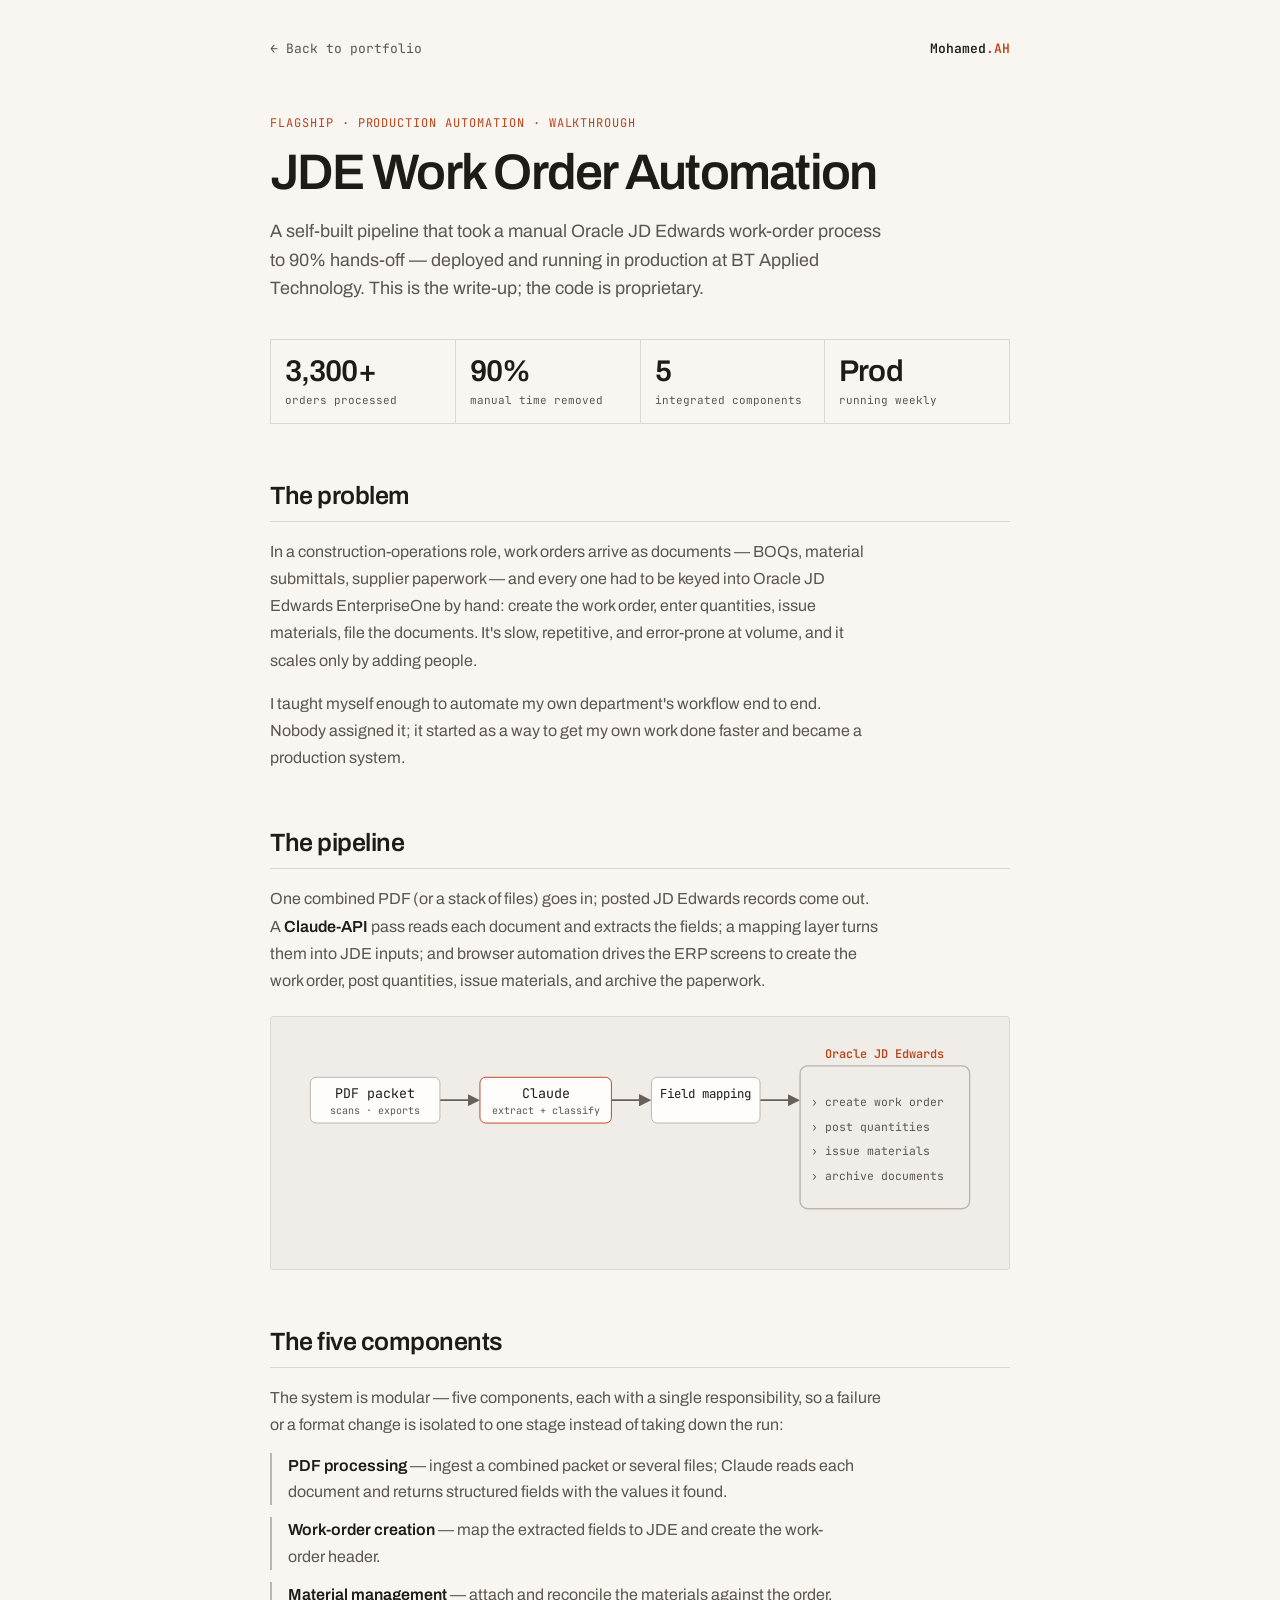
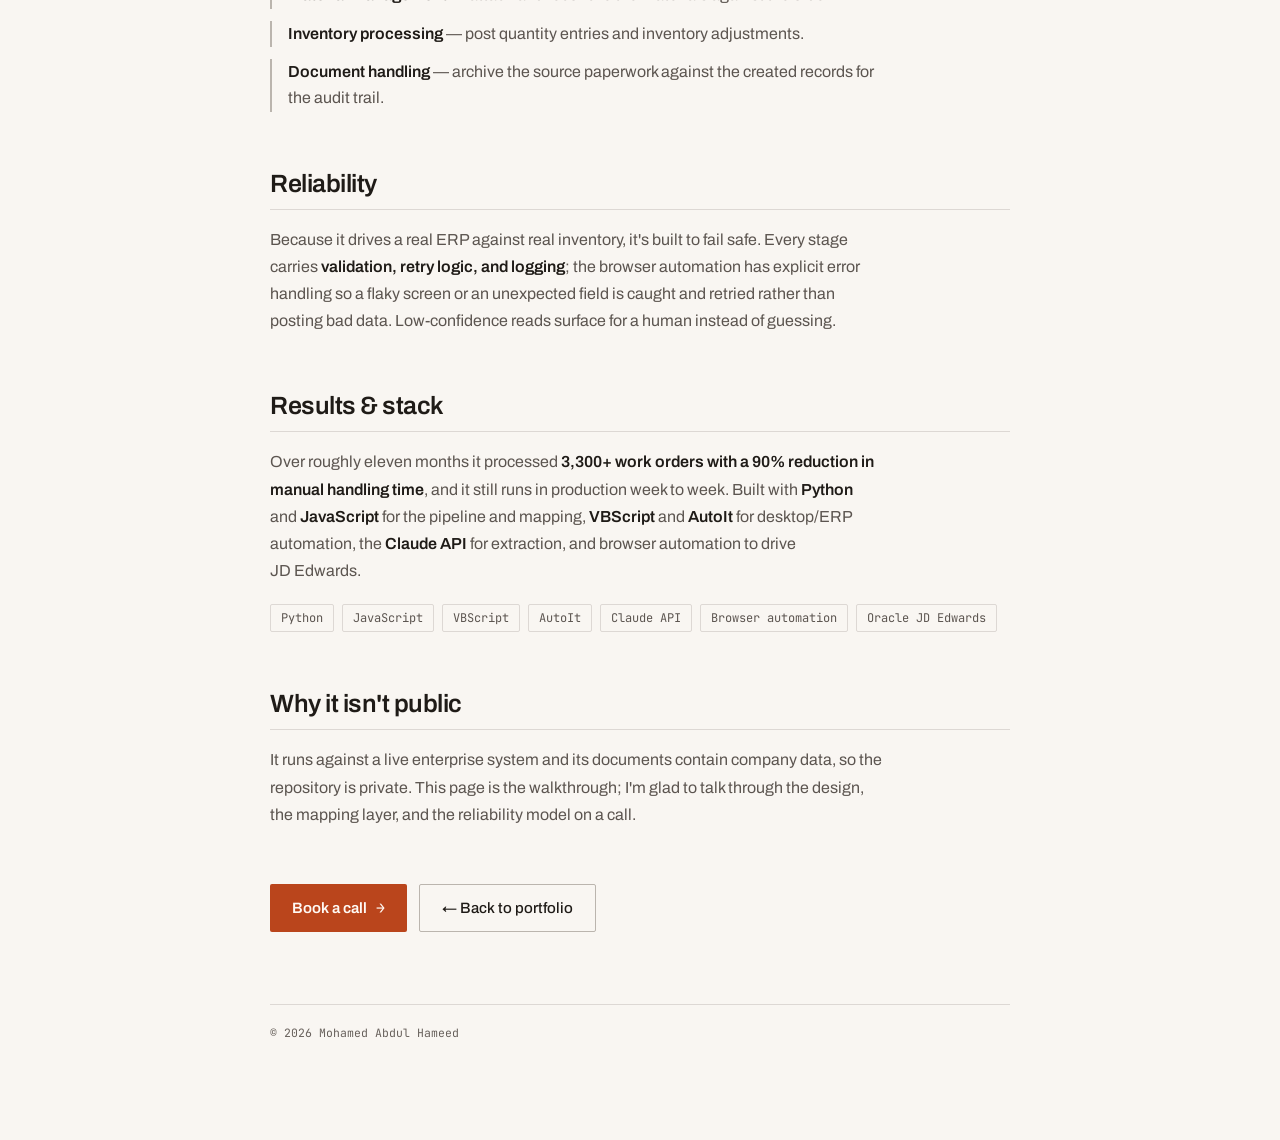
==== jde.html @ e70f397a "Act on portfolio review: CTA, JDE write-up, role clarity, CSS extraction - Contact CTA: add a cal.co" ====
<!DOCTYPE html>
<html lang="en" data-theme="dark">
<head>
<meta charset="utf-8">
<meta name="viewport" content="width=device-width, initial-scale=1, viewport-fit=cover">
<link rel="preconnect" href="https://fonts.googleapis.com">
<link rel="preconnect" href="https://fonts.gstatic.com" crossorigin>
<link href="https://fonts.googleapis.com/css2?family=Archivo:wght@400;500;600;700&family=JetBrains+Mono:wght@400;500&display=swap" rel="stylesheet">
<script>
(function(){var p=localStorage.getItem('mah-theme')||'system';
var r=p==='system'?(matchMedia('(prefers-color-scheme: light)').matches?'light':'dark'):p;
document.documentElement.setAttribute('data-theme',r);})();
</script>
<title>JDE Work Order Automation — Architecture · Mohamed Abdul Hameed</title>
<meta name="description" content="How the JDE Work Order Automation system works: a self-built pipeline that takes Oracle JD Edwards work orders from PDF to posted records with Claude-API extraction, five integrated components, and validation/retry/logging at every stage.">
<meta name="theme-color" content="#211d1a" media="(prefers-color-scheme: dark)">
<meta name="theme-color" content="#f7f4f0" media="(prefers-color-scheme: light)">
<link rel="icon" href="data:image/svg+xml,<svg xmlns='http://www.w3.org/2000/svg' viewBox='0 0 32 32'><rect width='32' height='32' rx='4' fill='%23211d1a'/><text x='16' y='23' font-family='system-ui,sans-serif' font-size='19' font-weight='700' fill='%23e8763f' text-anchor='middle'>M</text></svg>">
<link rel="stylesheet" href="style.css">
</head>
<body>
<a href="#main" data-skip="1">Skip to content</a>

<div class="doc-wrap">
  <nav class="doc-top">
    <a href="./" class="doc-back">← Back to portfolio</a>
    <span class="doc-brand">Mohamed<span style="color:var(--accent)">.AH</span></span>
  </nav>

  <main id="main">
    <p class="doc-eyebrow">Flagship · Production automation · walkthrough</p>
    <h1 class="doc-h1">JDE Work Order Automation</h1>
    <p class="doc-lead">A self-built pipeline that took a manual Oracle JD Edwards work-order process to 90% hands-off — deployed and running in production at BT Applied Technology. This is the write-up; the code is proprietary.</p>

    <ul class="doc-stats">
      <li><b>3,300+</b><span>orders processed</span></li>
      <li><b>90%</b><span>manual time removed</span></li>
      <li><b>5</b><span>integrated components</span></li>
      <li><b>Prod</b><span>running weekly</span></li>
    </ul>

    <h2 class="doc-h2">The problem</h2>
    <p>In a construction-operations role, work orders arrive as documents — BOQs, material submittals, supplier paperwork — and every one had to be keyed into Oracle JD Edwards EnterpriseOne by hand: create the work order, enter quantities, issue materials, file the documents. It's slow, repetitive, and error-prone at volume, and it scales only by adding people.</p>
    <p>I taught myself enough to automate my own department's workflow end to end. Nobody assigned it; it started as a way to get my own work done faster and became a production system.</p>

    <h2 class="doc-h2">The pipeline</h2>
    <p>One combined PDF (or a stack of files) goes in; posted JD Edwards records come out. A <strong>Claude-API</strong> pass reads each document and extracts the fields; a mapping layer turns them into JDE inputs; and browser automation drives the ERP screens to create the work order, post quantities, issue materials, and archive the paperwork.</p>

    <div class="doc-figure">
      <svg viewBox="0 0 720 210" width="100%" role="img" aria-label="Pipeline: PDF documents are read by Claude for extraction, mapped to JD Edwards fields, then browser automation creates the work order, posts quantities, issues materials and archives documents into Oracle JD Edwards." style="display:block;width:100%;height:auto;font-family:'JetBrains Mono',monospace">
        <defs>
          <marker id="jd-arw" viewBox="0 0 10 10" refX="8.5" refY="5" markerWidth="6.5" markerHeight="6.5" orient="auto-start-reverse"><path d="M0,0 L10,5 L0,10 z" style="fill:var(--faint)"></path></marker>
        </defs>
        <path d="M150,60 L190,60" style="fill:none;stroke:var(--faint);stroke-width:2" marker-end="url(#jd-arw)"></path>
        <path d="M330,60 L370,60" style="fill:none;stroke:var(--faint);stroke-width:2" marker-end="url(#jd-arw)"></path>
        <path d="M486,60 L526,60" style="fill:none;stroke:var(--faint);stroke-width:2" marker-end="url(#jd-arw)"></path>
        <rect x="14" y="36" width="136" height="48" rx="6" style="fill:var(--surface);stroke:var(--border-strong)"></rect>
        <text x="82" y="58" text-anchor="middle" style="fill:var(--text);font-size:14px">PDF packet</text>
        <text x="82" y="75" text-anchor="middle" style="fill:var(--muted);font-size:10.5px">scans · exports</text>
        <rect x="192" y="36" width="138" height="48" rx="6" style="fill:var(--surface);stroke:var(--accent)"></rect>
        <text x="261" y="58" text-anchor="middle" style="fill:var(--text);font-size:14px">Claude</text>
        <text x="261" y="75" text-anchor="middle" style="fill:var(--muted);font-size:10.5px">extract + classify</text>
        <rect x="372" y="36" width="114" height="48" rx="6" style="fill:var(--surface);stroke:var(--border-strong)"></rect>
        <text x="429" y="58" text-anchor="middle" style="fill:var(--text);font-size:13px">Field mapping</text>
        <rect x="528" y="24" width="178" height="150" rx="8" style="fill:none;stroke:var(--border-strong);stroke-width:1.5"></rect>
        <text x="617" y="16" text-anchor="middle" style="fill:var(--accent);font-size:12.5px;font-weight:600">Oracle JD Edwards</text>
        <text x="540" y="66" style="fill:var(--muted);font-size:12px">› create work order</text>
        <text x="540" y="92" style="fill:var(--muted);font-size:12px">› post quantities</text>
        <text x="540" y="118" style="fill:var(--muted);font-size:12px">› issue materials</text>
        <text x="540" y="144" style="fill:var(--muted);font-size:12px">› archive documents</text>
      </svg>
    </div>

    <h2 class="doc-h2">The five components</h2>
    <p>The system is modular — five components, each with a single responsibility, so a failure or a format change is isolated to one stage instead of taking down the run:</p>
    <ol class="doc-steps">
      <li><b>PDF processing</b> — ingest a combined packet or several files; Claude reads each document and returns structured fields with the values it found.</li>
      <li><b>Work-order creation</b> — map the extracted fields to JDE and create the work-order header.</li>
      <li><b>Material management</b> — attach and reconcile the materials against the order.</li>
      <li><b>Inventory processing</b> — post quantity entries and inventory adjustments.</li>
      <li><b>Document handling</b> — archive the source paperwork against the created records for the audit trail.</li>
    </ol>

    <h2 class="doc-h2">Reliability</h2>
    <p>Because it drives a real ERP against real inventory, it's built to fail safe. Every stage carries <strong>validation, retry logic, and logging</strong>; the browser automation has explicit error handling so a flaky screen or an unexpected field is caught and retried rather than posting bad data. Low-confidence reads surface for a human instead of guessing.</p>

    <h2 class="doc-h2">Results &amp; stack</h2>
    <p>Over roughly eleven months it processed <strong>3,300+ work orders with a 90% reduction in manual handling time</strong>, and it still runs in production week to week. Built with <strong>Python</strong> and <strong>JavaScript</strong> for the pipeline and mapping, <strong>VBScript</strong> and <strong>AutoIt</strong> for desktop/ERP automation, the <strong>Claude API</strong> for extraction, and browser automation to drive JD Edwards.</p>
    <ul class="doc-tags">
      <li>Python</li><li>JavaScript</li><li>VBScript</li><li>AutoIt</li><li>Claude API</li><li>Browser automation</li><li>Oracle JD Edwards</li>
    </ul>

    <h2 class="doc-h2">Why it isn't public</h2>
    <p>It runs against a live enterprise system and its documents contain company data, so the repository is private. This page is the walkthrough; I'm glad to talk through the design, the mapping layer, and the reliability model on a call.</p>

    <div class="doc-cta">
      <a href="https://cal.com/mojed" target="_blank" rel="noopener noreferrer" class="doc-btn-primary hx30">Book a call <span style="font-family:'JetBrains Mono',monospace">→</span></a>
      <a href="./" class="doc-btn hx31">← Back to portfolio</a>
    </div>
  </main>

  <footer class="doc-foot">© <span data-year="1">2026</span> Mohamed Abdul Hameed</footer>
</div>
<script src="script.js"></script>
</body>
</html>
---- style.css ----
/* sRGB hex palette — universal support (oklch broke on older iOS Safari) */
:root{
  --bg:#110e0b;
  --surface:#1a1613;
  --surface-2:#241f1c;
  --text:#f2f0ec;
  --muted:#a9a29a;
  --faint:#938c85;
  --border:#332e2a;
  --border-strong:#4e4640;
  --accent:#fc8758;
  --accent-ink:#22110b;
  --shadow:0 1px 2px rgba(0,0,0,0.4);
}
html[data-theme="light"]{
  --bg:#f9f6f2;
  --surface:#fefdfb;
  --surface-2:#f0ece7;
  --text:#1f1b17;
  --muted:#5c5550;
  --faint:#67605b;
  --border:#ddd8d4;
  --border-strong:#bbb5ae;
  --accent:#ba451c;
  --accent-ink:#fffaf5;
  --shadow:0 1px 2px rgba(0,0,0,0.06);
}
*{box-sizing:border-box}
/* Hero: stacked on mobile; on desktop the stats sit under the photo (left column) so they stay above the fold */
.hero-grid{display:grid;gap:clamp(20px,3vw,32px);grid-template-columns:1fr;grid-template-areas:"photo" "intro" "stats";align-items:start}
@media (min-width:1001px){
  .hero-grid{grid-template-columns:minmax(200px,270px) minmax(0,1fr);grid-template-areas:"photo intro" "stats intro";column-gap:clamp(28px,4vw,52px);row-gap:clamp(20px,2.5vw,28px);align-content:start}
  .hero-grid > [style*="grid-area:intro"]{align-self:start}
}
html{scroll-behavior:smooth;scroll-padding-top:96px;-webkit-text-size-adjust:100%}
body{margin:0;background:var(--bg);color:var(--text);font-family:'Archivo',system-ui,sans-serif;font-synthesis-weight:none;-webkit-font-smoothing:antialiased;text-wrap:pretty;transition:background-color .25s ease,color .25s ease}
h1,h2,h3,h4,p,ul,ol,figure{margin:0;padding:0}
ul,ol{list-style:none}
a{color:var(--text);text-decoration:none}
a:hover{color:var(--accent)}
::selection{background:var(--accent);color:var(--accent-ink)}
:focus-visible{outline:2px solid var(--accent);outline-offset:3px;border-radius:2px}
[data-nav] a[aria-current="true"]{color:var(--text)}
[data-nav] a[aria-current="true"] [data-bar]{background:var(--accent);width:22px}
[data-theme-opt][aria-pressed="true"]{background:var(--accent);color:var(--accent-ink)}
[data-theme-opt][aria-pressed="true"]:hover{color:var(--accent-ink)}
[data-skip]{position:absolute;left:-9999px}
[data-skip]:focus{left:16px;top:16px;z-index:99;padding:10px 16px;background:var(--accent);color:var(--accent-ink)}
@media (max-width:1000px){
  [data-sidebar]{position:static !important;padding-bottom:8px !important;border-bottom:1px solid var(--border)}
  [data-navlist]{flex-direction:row !important;flex-wrap:wrap;gap:4px 18px !important}
  [data-navlist] [data-bar]{display:none !important}
  [data-sidebar-foot]{margin-top:20px !important}
  [data-flag-media]{flex:1 1 100% !important}
}
@media (prefers-reduced-motion:reduce){*{animation:none !important;transition:none !important}}

/* hover states */
.hx1:hover{color:var(--text)}
.hx2:hover{color:var(--text)}
.hx3:hover{color:var(--text)}
.hx4:hover{border-color:var(--border-strong);color:var(--text)}
.hx5:hover{border-color:var(--border-strong);color:var(--text)}
.hx6:hover{filter:brightness(1.08);color:var(--accent-ink)}
.hx7:hover{border-color:var(--accent);color:var(--accent)}
.hx8:hover{border-color:var(--border-strong)}
.hx9:hover{border-color:var(--border-strong)}
.hx10:hover{filter:brightness(1.08);color:var(--accent-ink)}
.hx11:hover{border-color:var(--accent);color:var(--accent)}
.hx12:hover{border-color:var(--border-strong)}
.hx13:hover{border-color:var(--accent);color:var(--accent)}
.hx14:hover{border-color:var(--accent);color:var(--accent)}
.hx15:hover{border-color:var(--border-strong)}
.hx16:hover{border-color:var(--accent);color:var(--accent)}
.hx17:hover{border-color:var(--border-strong)}
.hx18:hover{border-color:var(--accent);color:var(--accent)}
.hx19:hover{border-color:var(--accent);color:var(--accent)}
.hx20:hover{border-color:var(--border-strong)}
.hx21:hover{border-color:var(--accent);color:var(--accent)}
.hx22:hover{border-color:var(--accent);color:var(--accent)}
.hx23:hover{border-color:var(--border-strong)}
.hx24:hover{border-color:var(--accent);color:var(--accent)}
.hx25:hover{border-color:var(--accent);color:var(--accent)}
.hx26:hover{color:var(--accent)}
.hx27:hover{color:var(--accent)}
.hx28:hover{color:var(--accent)}
.hx29:hover{color:var(--accent)}
.hx30:hover{filter:brightness(1.08);color:var(--accent-ink)}
.hx31:hover{border-color:var(--accent);color:var(--accent)}
.hx32:hover{color:var(--accent)}
.hx33:hover{color:var(--accent)}
.hx34:hover{color:var(--accent)}
.hx35:hover{filter:brightness(1.08);color:var(--accent-ink)}
.hx36:hover,.hx37:hover{border-color:var(--accent);color:var(--accent)}
.hx38:hover{border-color:var(--border-strong)}
.hx39:hover{border-color:var(--accent);color:var(--accent)}
.hx41{color:var(--muted)}
.hx41:hover{color:var(--accent)}

/* ---- Architecture write-up page (jde.html) ---- */
.doc-wrap{max-width:820px;margin:0 auto;padding:clamp(16px,4vw,32px) clamp(20px,5vw,40px) clamp(56px,8vw,100px)}
.doc-top{display:flex;justify-content:space-between;align-items:center;gap:16px;padding:8px 0 clamp(22px,4vw,40px)}
.doc-back{font-family:'JetBrains Mono',monospace;font-size:13px;color:var(--muted)}
.doc-back:hover{color:var(--accent)}
.doc-brand{font-family:'JetBrains Mono',monospace;font-size:13px;font-weight:600;color:var(--text)}
.doc-wrap .doc-eyebrow{font-family:'JetBrains Mono',monospace;font-size:12px;letter-spacing:0.08em;text-transform:uppercase;color:var(--accent)}
.doc-h1{margin-top:14px;font-size:clamp(30px,5vw,50px);font-weight:600;letter-spacing:-0.035em;line-height:1.03}
.doc-wrap .doc-lead{margin-top:18px;font-size:clamp(16px,1.4vw,19px);line-height:1.6;color:var(--muted);max-width:62ch}
.doc-stats{display:grid;grid-template-columns:repeat(auto-fit,minmax(min(100%,120px),1fr));gap:1px;margin-top:clamp(26px,3vw,36px);background:var(--border);border:1px solid var(--border)}
.doc-stats li{background:var(--bg);padding:16px 14px}
.doc-stats b{display:block;font-size:clamp(22px,2.6vw,30px);font-weight:600;letter-spacing:-0.03em;line-height:1}
.doc-stats span{display:block;margin-top:7px;font-family:'JetBrains Mono',monospace;font-size:11px;color:var(--muted)}
.doc-h2{font-size:clamp(19px,2.2vw,25px);font-weight:600;letter-spacing:-0.02em;margin-top:clamp(38px,5vw,58px);padding-bottom:12px;border-bottom:1px solid var(--border)}
.doc-wrap p{font-size:16px;line-height:1.7;color:var(--muted);margin-top:16px;max-width:68ch}
.doc-wrap strong{color:var(--text);font-weight:600}
.doc-figure{margin-top:22px;border:1px solid var(--border);border-radius:3px;background:var(--surface-2);padding:clamp(14px,2.5vw,26px)}
.doc-steps{margin-top:14px;display:flex;flex-direction:column;gap:12px;max-width:68ch}
.doc-steps li{font-size:16px;line-height:1.65;color:var(--muted);padding-left:16px;border-left:2px solid var(--border-strong)}
.doc-steps b{color:var(--text);font-weight:600}
.doc-tags{display:flex;flex-wrap:wrap;gap:8px;margin-top:20px;font-family:'JetBrains Mono',monospace;font-size:12px;color:var(--muted)}
.doc-tags li{padding:5px 10px;border:1px solid var(--border);border-radius:2px}
.doc-cta{display:flex;flex-wrap:wrap;gap:12px;margin-top:clamp(36px,5vw,56px)}
.doc-btn-primary{display:inline-flex;align-items:center;gap:9px;min-height:48px;padding:0 22px;background:var(--accent);color:var(--accent-ink);border-radius:2px;font-size:15px;font-weight:600}
.doc-btn{display:inline-flex;align-items:center;min-height:48px;padding:0 22px;border:1px solid var(--border-strong);border-radius:2px;font-size:15px;font-weight:500;color:var(--text)}
.doc-foot{margin-top:clamp(40px,6vw,72px);padding-top:20px;border-top:1px solid var(--border);font-family:'JetBrains Mono',monospace;font-size:11.5px;color:var(--faint)}

/* ---- Component classes (extracted from index.html inline styles) ---- */
.card{display:flex;flex-direction:column;padding:clamp(18px,2vw,24px);background:var(--surface);border:1px solid var(--border);border-radius:3px;transition:border-color .2s ease}
.card-sm{display:flex;flex-direction:column;padding:14px;background:var(--surface);border:1px solid var(--border);border-radius:3px;transition:border-color .2s ease}
.card-eyebrow{margin-top:18px;font-family:'JetBrains Mono',monospace;font-size:11px;letter-spacing:0.08em;text-transform:uppercase;color:var(--accent)}
.card-title{margin-top:10px;font-size:20px;font-weight:600;letter-spacing:-0.02em}
.card-sub{margin-top:5px;font-family:'JetBrains Mono',monospace;font-size:12px;color:var(--faint)}
.card-desc{margin-top:14px;font-size:15px;line-height:1.6;color:var(--muted)}
.card-actions{display:flex;flex-wrap:wrap;gap:10px;margin-top:auto;padding-top:18px}
.tags{display:flex;flex-wrap:wrap;gap:7px;margin-top:16px;font-family:'JetBrains Mono',monospace;font-size:11.5px;color:var(--muted)}
.tag{padding:4px 8px;border:1px solid var(--border);border-radius:2px}
.btn{display:inline-flex;align-items:center;min-height:44px;padding:0 16px;border:1px solid var(--border-strong);border-radius:2px;font-size:14px;font-weight:500}
.sec-head{display:flex;align-items:baseline;gap:16px;padding-bottom:16px;border-bottom:1px solid var(--border)}
.sec-num{font-family:'JetBrains Mono',monospace;font-size:12px;color:var(--accent)}
.sec-h2{font-size:clamp(22px,2.4vw,30px);font-weight:600;letter-spacing:-0.02em}
.tk-h{font-family:'JetBrains Mono',monospace;font-size:12px;letter-spacing:0.08em;text-transform:uppercase;color:var(--accent)}
.tk-list{margin-top:14px;display:flex;flex-direction:column;gap:10px;font-size:15px;line-height:1.55;color:var(--muted)}
.tk-li{padding-bottom:10px;border-bottom:1px solid var(--border)}
.cert{display:flex;flex-wrap:wrap;align-items:baseline;gap:6px 20px;padding:20px 0;border-bottom:1px solid var(--border)}
.cert-name{flex:1 1 260px;font-size:17px;font-weight:600;letter-spacing:-0.01em}
.cert-org{font-family:'JetBrains Mono',monospace;font-size:12px;color:var(--faint)}
.cert-verify{font-family:'JetBrains Mono',monospace;font-size:12px;color:var(--accent);margin-left:auto}
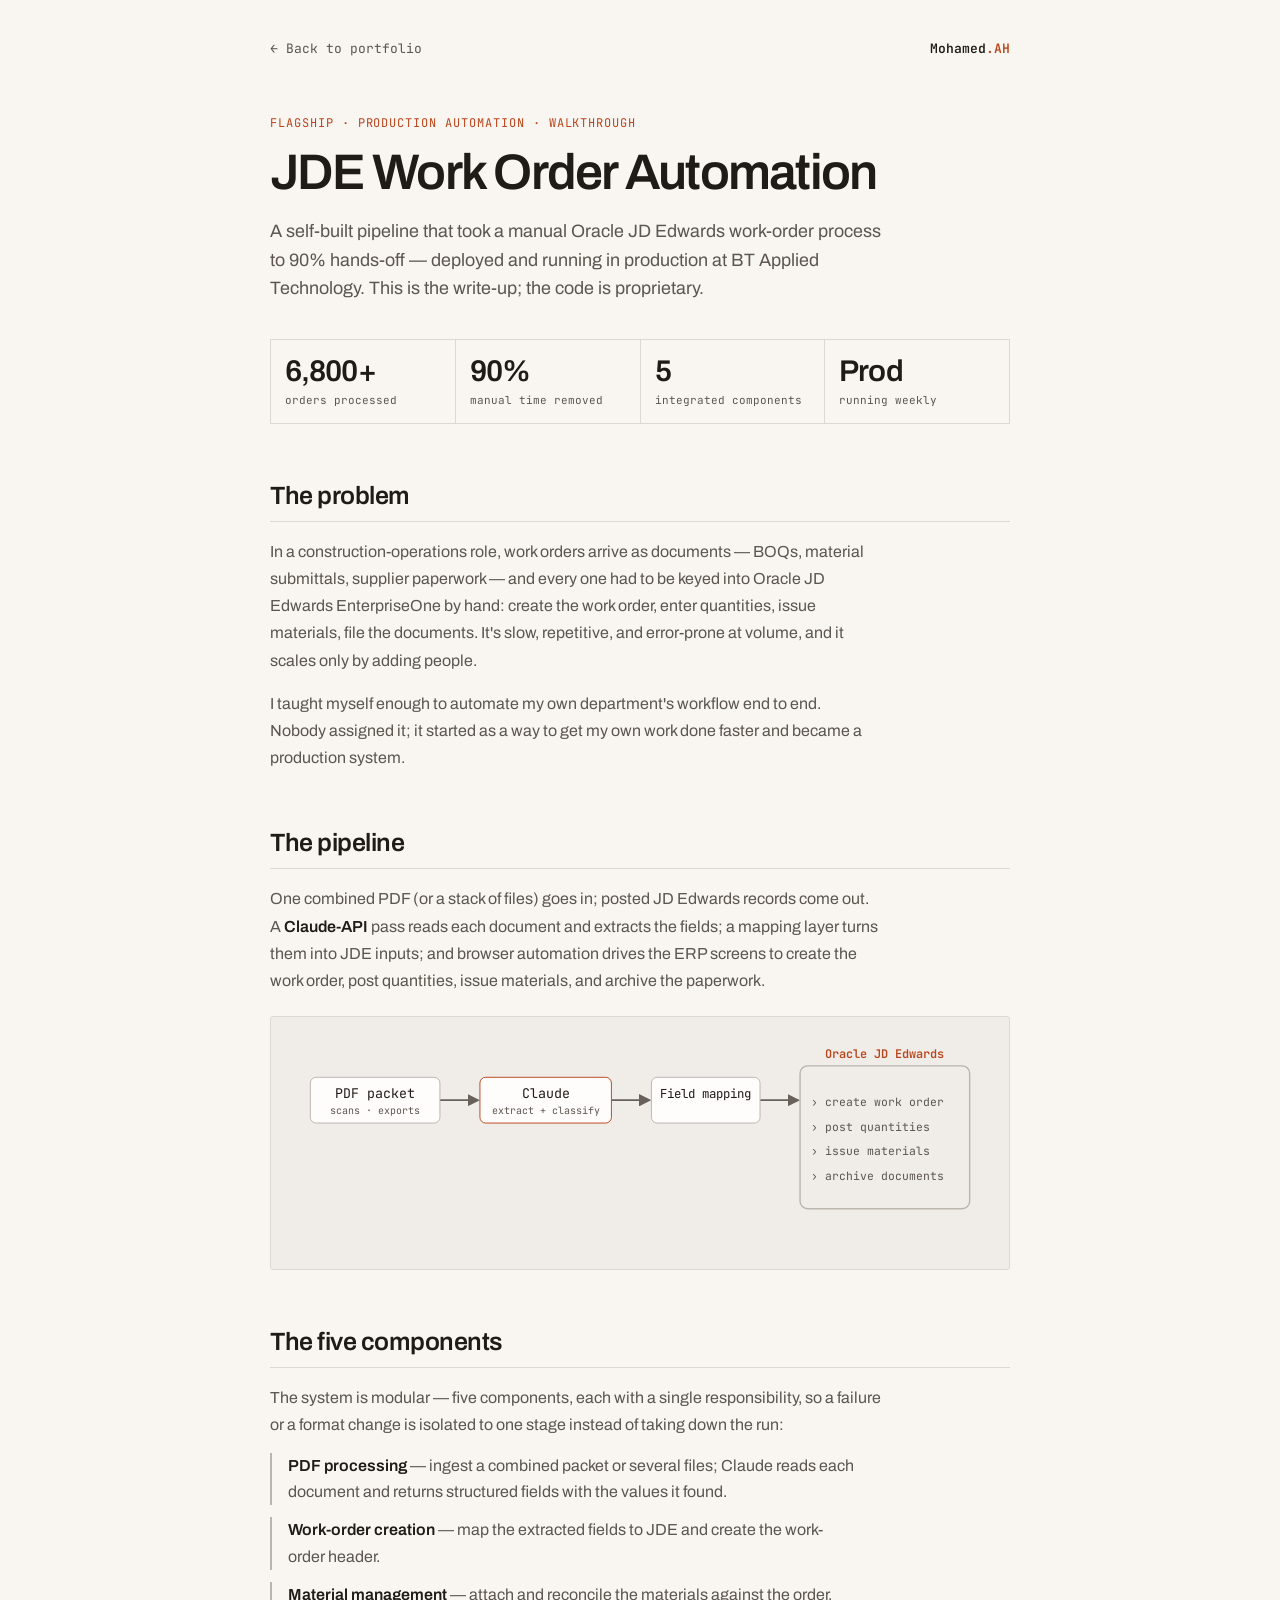
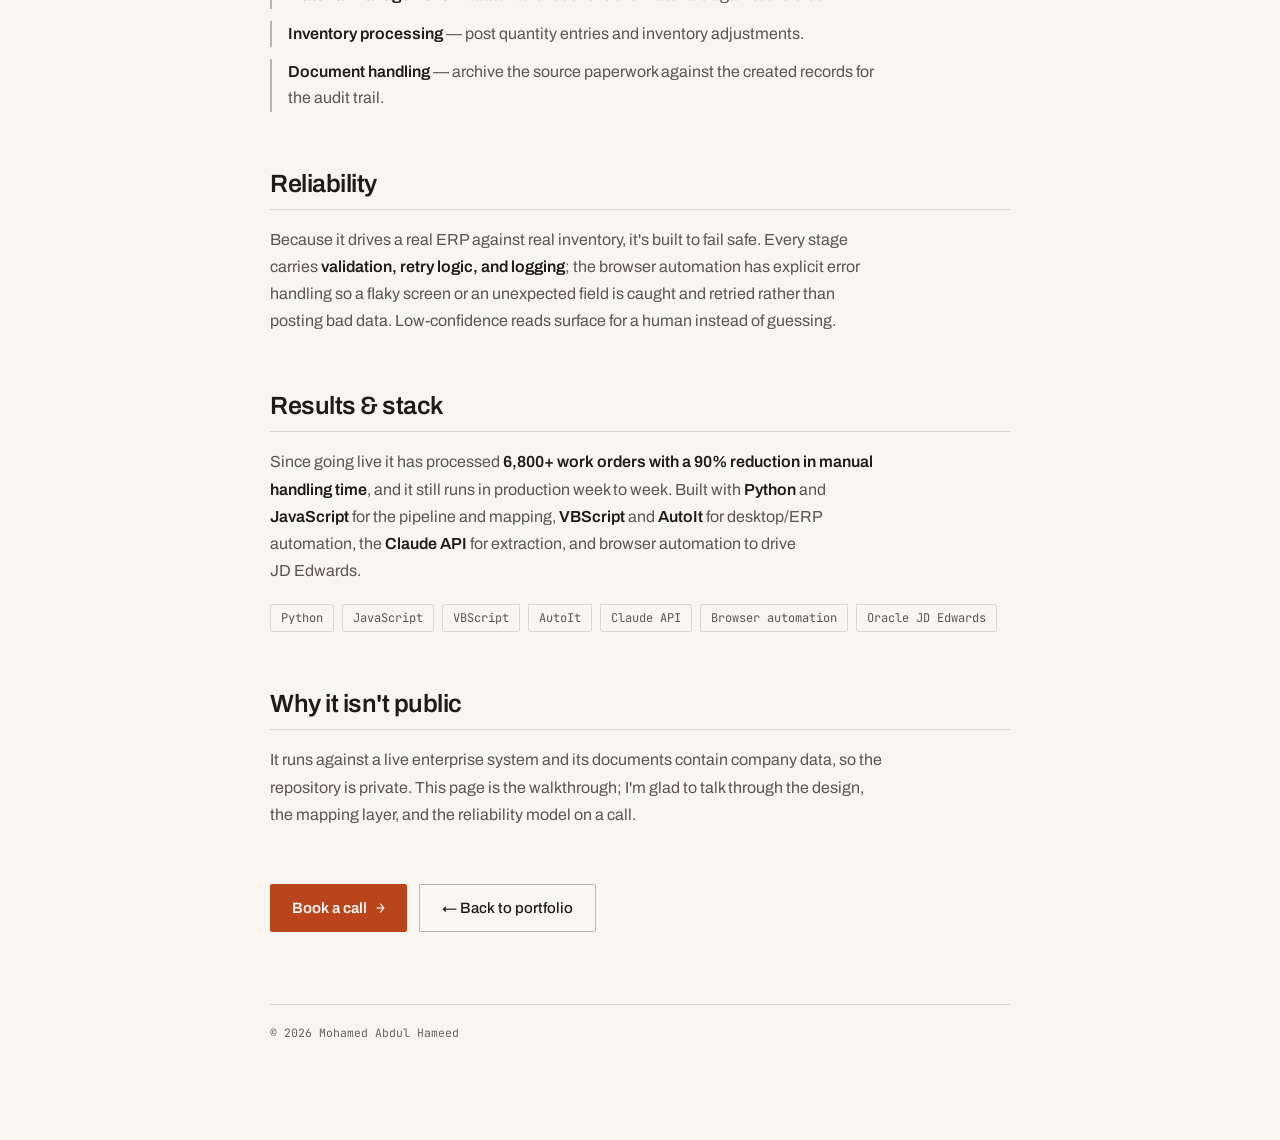
==== commit 1bc85b54: "Update automation count to 6,800+ work orders Co-Authored-By: Claude Opus 5.5 <noreply@anthropic.com" ====
--- a/jde.html
+++ b/jde.html
@@ -33,7 +33,7 @@
     <p class="doc-lead">A self-built pipeline that took a manual Oracle JD Edwards work-order process to 90% hands-off — deployed and running in production at BT Applied Technology. This is the write-up; the code is proprietary.</p>
 
     <ul class="doc-stats">
-      <li><b>3,300+</b><span>orders processed</span></li>
+      <li><b>6,800+</b><span>orders processed</span></li>
       <li><b>90%</b><span>manual time removed</span></li>
       <li><b>5</b><span>integrated components</span></li>
       <li><b>Prod</b><span>running weekly</span></li>
@@ -85,7 +85,7 @@
     <p>Because it drives a real ERP against real inventory, it's built to fail safe. Every stage carries <strong>validation, retry logic, and logging</strong>; the browser automation has explicit error handling so a flaky screen or an unexpected field is caught and retried rather than posting bad data. Low-confidence reads surface for a human instead of guessing.</p>
 
     <h2 class="doc-h2">Results &amp; stack</h2>
-    <p>Over roughly eleven months it processed <strong>3,300+ work orders with a 90% reduction in manual handling time</strong>, and it still runs in production week to week. Built with <strong>Python</strong> and <strong>JavaScript</strong> for the pipeline and mapping, <strong>VBScript</strong> and <strong>AutoIt</strong> for desktop/ERP automation, the <strong>Claude API</strong> for extraction, and browser automation to drive JD Edwards.</p>
+    <p>Since going live it has processed <strong>6,800+ work orders with a 90% reduction in manual handling time</strong>, and it still runs in production week to week. Built with <strong>Python</strong> and <strong>JavaScript</strong> for the pipeline and mapping, <strong>VBScript</strong> and <strong>AutoIt</strong> for desktop/ERP automation, the <strong>Claude API</strong> for extraction, and browser automation to drive JD Edwards.</p>
     <ul class="doc-tags">
       <li>Python</li><li>JavaScript</li><li>VBScript</li><li>AutoIt</li><li>Claude API</li><li>Browser automation</li><li>Oracle JD Edwards</li>
     </ul>
--- a/style.css
+++ b/style.css
@@ -145,3 +145,53 @@
 .cert-name{flex:1 1 260px;font-size:17px;font-weight:600;letter-spacing:-0.01em}
 .cert-org{font-family:'JetBrains Mono',monospace;font-size:12px;color:var(--faint)}
 .cert-verify{font-family:'JetBrains Mono',monospace;font-size:12px;color:var(--accent);margin-left:auto}
+
+/* ---------- Selected work: shared layout classes ---------- */
+.sec{margin-top:clamp(72px,9vw,132px);scroll-margin-top:110px}
+.sec-meta{margin-left:auto;font-family:'JetBrains Mono',monospace;font-size:12px;color:var(--faint);text-align:right}
+.work-grid{display:grid;grid-template-columns:repeat(auto-fit,minmax(min(100%,300px),1fr));gap:clamp(20px,2.5vw,32px);margin-top:clamp(26px,3vw,40px)}
+.small-grid{display:grid;grid-template-columns:repeat(auto-fit,minmax(min(100%,200px),1fr));gap:clamp(16px,2vw,22px);margin-top:clamp(20px,2.5vw,28px)}
+.group-head{display:flex;flex-wrap:wrap;align-items:baseline;gap:6px 16px;padding-bottom:14px;border-bottom:1px solid var(--border);margin-top:clamp(56px,7vw,88px);scroll-margin-top:110px}
+.group-title{font-size:clamp(18px,2vw,22px);font-weight:600;letter-spacing:-0.02em}
+.group-intro{margin-top:18px;max-width:68ch;font-size:15.5px;line-height:1.65;color:var(--muted)}
+
+.feature{grid-column:1/-1;display:flex;flex-wrap:wrap;gap:clamp(20px,2.5vw,36px);padding:clamp(18px,2.5vw,28px);background:var(--surface);border:1px solid var(--border);border-radius:3px;transition:border-color .2s ease}
+.feature-media{flex:1 1 320px;margin:0;min-width:0}
+.feature-body{flex:1 1 340px;min-width:0;display:flex;flex-direction:column}
+.eyebrow{font-family:'JetBrains Mono',monospace;font-size:11px;letter-spacing:0.08em;text-transform:uppercase;color:var(--accent)}
+.feature-title{margin-top:12px;font-size:clamp(21px,2.2vw,27px);font-weight:600;letter-spacing:-0.02em;overflow-wrap:anywhere}
+.feature-desc{margin-top:16px;max-width:60ch;font-size:15.5px;line-height:1.65;color:var(--muted)}
+.card-title{overflow-wrap:anywhere}
+.hl{color:var(--text)}
+.note{font-family:'JetBrains Mono',monospace;font-size:11.5px;color:var(--faint)}
+
+.shot-link{display:block;border-radius:2px}
+.shot{display:block;width:100%;height:auto;aspect-ratio:1366/646;object-fit:cover;object-position:top;background:var(--surface-2);border:1px solid var(--border);border-radius:2px;transition:border-color .2s ease}
+.shot-link:hover .shot{border-color:var(--border-strong)}
+
+.feature:hover,.card:hover,.card-sm:hover{border-color:var(--border-strong)}
+.btn{transition:border-color .2s ease,color .2s ease}
+.btn:hover{border-color:var(--accent);color:var(--accent)}
+.btn-primary{background:var(--accent);border-color:var(--accent);color:var(--accent-ink);font-weight:600}
+.btn-primary:hover{filter:brightness(1.08);color:var(--accent-ink)}
+
+.diagram{border:1px solid var(--border);border-radius:2px;background:var(--surface-2);padding:10px;overflow:hidden;aspect-ratio:1366/646;display:flex;align-items:center}
+.card-sm-head{display:flex;align-items:baseline;gap:10px;margin-top:12px}
+.card-sm-title{font-size:16px;font-weight:600;letter-spacing:-0.01em}
+.card-sm-tag{margin-left:auto;font-family:'JetBrains Mono',monospace;font-size:10px;letter-spacing:0.08em;text-transform:uppercase;color:var(--accent)}
+.card-sm-desc{margin-top:6px;font-size:13.5px;line-height:1.55;color:var(--muted)}
+.card-sm-links{display:flex;gap:16px;margin-top:auto;padding-top:12px;font-family:'JetBrains Mono',monospace;font-size:12.5px}
+.card-sm-links a{color:var(--muted);display:inline-flex;align-items:center;min-height:32px}
+.card-sm-links a:hover{color:var(--accent)}
+@media (max-width:1000px){.feature-media{flex:1 1 100%}}
+
+/* ---------- Experience, toolkit, sidebar ---------- */
+.dash-list{margin-top:16px;display:flex;flex-direction:column;gap:12px;max-width:62ch;font-size:15.5px;line-height:1.65;color:var(--muted)}
+.dash-item{display:flex;gap:12px}
+.dash{color:var(--accent);font-family:'JetBrains Mono',monospace;flex:none}
+.exp-org{margin-top:6px;font-family:'JetBrains Mono',monospace;font-size:12px;line-height:1.6;color:var(--faint)}
+.tk-grid{display:grid;grid-template-columns:repeat(2,minmax(0,1fr));gap:clamp(24px,3vw,40px) clamp(24px,4vw,56px);margin-top:clamp(26px,3vw,40px)}
+@media (max-width:640px){.tk-grid{grid-template-columns:1fr}}
+/* keep the theme switch on its own row so GitHub and LinkedIn sit together */
+@media (min-width:1001px){[data-sidebar-foot] > [role="group"]{flex:0 0 auto;margin-right:100%}}
+.ar{font-family:system-ui,"Segoe UI","Noto Naskh Arabic","Geeza Pro",sans-serif;letter-spacing:0;unicode-bidi:isolate}
